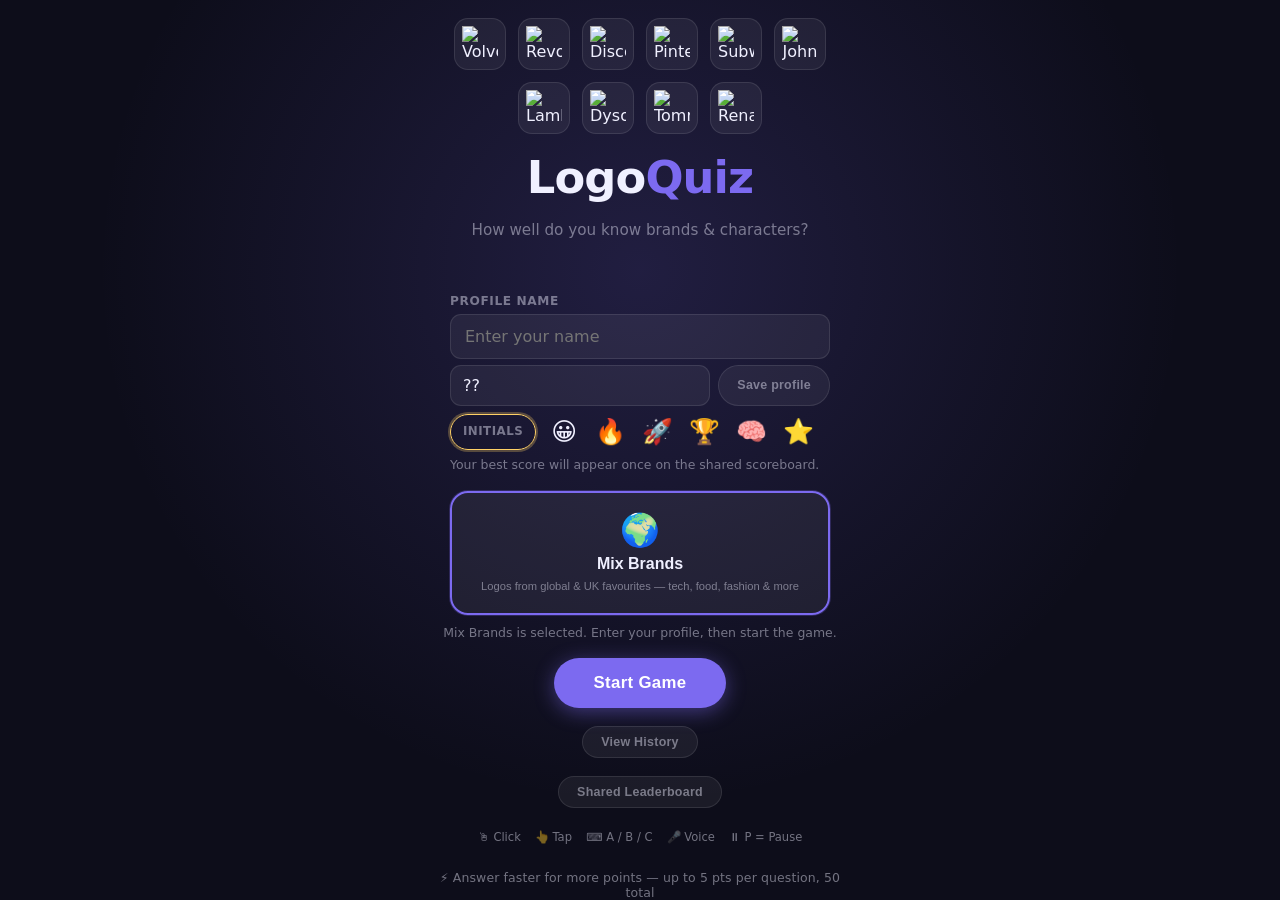
==== index.html @ e4641931 "fix: sync avatar preview with profile name Co-authored-by: Cursor <cursoragent@cursor.com>" ====
<!DOCTYPE html>
<html lang="en">
<head>
  <meta charset="UTF-8" />
  <meta name="viewport" content="width=device-width, initial-scale=1.0, viewport-fit=cover" />
  <meta name="theme-color" content="#0d0d1a" />
  <meta name="description" content="Logo Quiz — Brands &amp; Characters" />
  <title>Logo Quiz</title>
  <link rel="icon" type="image/svg+xml" href="favicon.svg" />
  <link rel="stylesheet" href="style.css" />
</head>
<body>
<div id="app">

  <!-- ────────────────────────── START SCREEN ─────────────────────────── -->
  <div id="screen-start" class="screen active">
    <div class="start-inner">

      <div id="logo-parade" class="logo-parade"></div>

      <h1 class="game-title">Logo<span class="accent">Quiz</span></h1>
      <p class="subtitle">How well do you know brands &amp; characters?</p>

      <div id="best-score" class="best-score"></div>

      <div class="player-entry">
        <label for="player-name">Profile name</label>
        <input id="player-name" name="player-name" type="text" maxlength="10" autocomplete="nickname" placeholder="Enter your name" />
        <div class="avatar-entry">
          <input id="avatar-type" type="hidden" value="initials" />
          <input id="profile-avatar" name="profile-avatar" type="text" maxlength="8" aria-label="Profile avatar preview" placeholder="AO" readonly />
          <button class="btn btn-ghost btn-sm" id="btn-save-profile" type="button">Save profile</button>
        </div>
        <div class="avatar-presets" id="avatar-presets" aria-label="Choose an avatar">
          <button type="button" class="avatar-choice is-active" data-avatar-type="initials" data-avatar-value="">Initials</button>
          <button type="button" class="avatar-choice" data-avatar-type="emoji" data-avatar-value="😀">😀</button>
          <button type="button" class="avatar-choice" data-avatar-type="emoji" data-avatar-value="🔥">🔥</button>
          <button type="button" class="avatar-choice" data-avatar-type="emoji" data-avatar-value="🚀">🚀</button>
          <button type="button" class="avatar-choice" data-avatar-type="emoji" data-avatar-value="🏆">🏆</button>
          <button type="button" class="avatar-choice" data-avatar-type="emoji" data-avatar-value="🧠">🧠</button>
          <button type="button" class="avatar-choice" data-avatar-type="emoji" data-avatar-value="⭐">⭐</button>
        </div>
        <p id="name-help" class="name-help">Your best score will appear once on the shared scoreboard.</p>
      </div>

      <!-- Pack selector -->
      <div class="pack-selector">
        <button class="pack-card is-selected" id="btn-brands" type="button" aria-pressed="true">
          <span class="pack-icon">🌍</span>
          <span class="pack-name">Mix Brands</span>
          <span class="pack-desc">Logos from global &amp; UK favourites — tech, food, fashion &amp; more</span>
        </button>
      </div>
      <p class="selected-pack" id="selected-pack">Mix Brands is selected. Enter your profile, then start the game.</p>
      <button class="btn btn-primary btn-xl" id="btn-start-game" type="button">Start Game</button>

      <button class="btn btn-ghost btn-sm" id="btn-history">View History</button>
      <button class="btn btn-ghost btn-sm" id="btn-leaderboard">Shared Leaderboard</button>

      <div class="input-hints">
        <span>🖱 Click</span>
        <span>👆 Tap</span>
        <span>⌨️ A / B / C</span>
        <span>🎤 Voice</span>
        <span>⏸ P = Pause</span>
      </div>

      <p class="scoring-hint">⚡ Answer faster for more points — up to 5 pts per question, 50 total</p>

    </div>
  </div>

  <!-- ────────────────────────── LOADING SCREEN ───────────────────────── -->
  <div id="screen-loading" class="screen">
    <div class="loading-inner">
      <div class="loading-spinner"></div>
      <p id="loading-msg" class="loading-msg">Loading…</p>
      <div class="loading-bar">
        <div id="loading-bar-fill" class="loading-bar-fill"></div>
      </div>
    </div>
  </div>

  <!-- ────────────────────────── GAME SCREEN ──────────────────────────── -->
  <div id="screen-game" class="screen">

    <!-- HUD -->
    <div class="hud">
      <span class="q-counter" id="q-counter">Q 1 / 10</span>

      <div class="hud-score">
        <div class="score-value" id="score-display">0</div>
        <div class="score-label">pts</div>
      </div>

      <!-- Mic meter + pause + volume (right side) -->
      <div class="hud-right">
        <!-- Animated mic meter — visible when listening -->
        <div id="mic-meter" class="mic-meter" aria-hidden="true">
          <span>🎤</span>
          <div class="meter-bars">
            <div class="bar"></div>
            <div class="bar"></div>
            <div class="bar"></div>
            <div class="bar"></div>
          </div>
        </div>
        <span id="voice-indicator" class="hidden" aria-live="polite"></span>

        <!-- Pause button -->
        <button id="btn-pause" class="pause-btn" title="Pause (P)" aria-label="Pause game">⏸</button>

        <!-- Volume control -->
        <div class="vol-wrap">
          <button id="btn-mute" class="vol-btn" title="Mute sound (M)" aria-pressed="false" aria-label="Mute sound">🔊</button>
          <button id="btn-volume" class="vol-btn" title="Volume" aria-label="Volume settings">🎚</button>
          <div id="volume-panel" class="volume-panel hidden">
            <span class="vol-label">Volume</span>
            <input type="range" id="volume-slider" min="0" max="1" step="0.05" value="0.7" aria-label="Volume level" />
          </div>
        </div>
      </div>
    </div>

    <!-- Shuffle stage -->
    <div id="shuffle-stage" class="shuffle-stage">
      <div class="shuffle-slot">
        <img id="shuffle-img" src="" alt="" class="hidden" />
        <span id="shuffle-text-name" class="hidden"></span>
      </div>
      <p id="shuffle-label">Get ready…</p>
    </div>

    <!-- Active question -->
    <div id="question-stage" class="question-stage hidden">
      <div class="mode-badge" id="mode-badge"></div>
      <div class="prompt" id="prompt"></div>
      <div id="question-feedback" class="question-feedback" aria-live="polite"></div>
      <div class="timer-wrap">
        <svg class="timer-ring" viewBox="0 0 100 100">
          <circle class="timer-track" cx="50" cy="50" r="45" />
          <circle class="timer-arc"   cx="50" cy="50" r="45" id="timer-arc" />
        </svg>
        <div class="timer-number" id="timer-number">5</div>
      </div>
      <div class="options" id="options"></div>
      <p class="key-hint">
        Press <kbd>A</kbd> <kbd>B</kbd> <kbd>C</kbd> &nbsp;or&nbsp; <kbd>1</kbd> <kbd>2</kbd> <kbd>3</kbd>
        &nbsp;&nbsp;<kbd>P</kbd> = Pause &nbsp;&nbsp;<kbd>M</kbd> = Mute
      </p>
    </div>

    <!-- Pause overlay -->
    <div id="pause-overlay" class="pause-overlay hidden">
      <div class="pause-content">
        <div class="pause-icon">⏸</div>
        <p class="pause-title">PAUSED</p>
        <button class="btn btn-primary" id="btn-resume">▶ Resume</button>
        <p class="pause-hint">Press <kbd>P</kbd> to resume</p>
      </div>
    </div>

  </div>

  <!-- ────────────────────────── RESULTS SCREEN ───────────────────────── -->
  <div id="screen-results" class="screen">
    <div class="results-inner">
      <div class="rank-badge" id="rank-badge"></div>
      <div class="final-score" id="final-score"></div>
      <p class="final-label">out of 50 points</p>
      <p class="result-message" id="result-message"></p>
      <p class="leaderboard-submit-status" id="leaderboard-submit-status" aria-live="polite"></p>
      <div class="result-stats" id="result-stats"></div>
      <div class="breakdown" id="breakdown"></div>
      <div class="results-actions">
        <button class="btn btn-primary" id="btn-play-again">▶ Play Again</button>
        <button class="btn btn-ghost btn-sm" id="btn-switch-pack">Change Pack</button>
        <button class="btn btn-ghost btn-sm" id="btn-home">🏠 Home</button>
        <button class="btn btn-ghost btn-sm" id="btn-results-history">History</button>
        <button class="btn btn-ghost btn-sm" id="btn-share-result">Share Result</button>
      </div>
      <p class="share-status" id="share-status" aria-live="polite"></p>
    </div>
  </div>

  <!-- ────────────────────────── HISTORY SCREEN ───────────────────────── -->
  <div id="screen-history" class="screen">
    <div class="history-inner">
      <div class="history-header">
        <h2>Past Rounds</h2>
        <button class="btn btn-ghost btn-sm" id="btn-history-back">← Back</button>
      </div>
      <div id="history-list"></div>
    </div>
  </div>

  <!-- ───────────────────────── LEADERBOARD SCREEN ─────────────────────── -->
  <div id="screen-leaderboard" class="screen">
    <div class="leaderboard-inner">
      <div class="history-header">
        <h2>Shared Leaderboard</h2>
        <button class="btn btn-ghost btn-sm" id="btn-leaderboard-back">← Back</button>
      </div>
      <p class="leaderboard-note">One best score per player name. Your lower later scores will not replace your best.</p>
      <div id="leaderboard-list" class="leaderboard-list"></div>
    </div>
  </div>

</div>
<!-- Single ES-module entry point — no globals, no load-order dependencies -->
<script type="module" src="src/main.js?v=20260521-profile-fix"></script>
</body>
</html>
---- style.css ----
/* ── Reset ──────────────────────────────────────────────────────────────── */
*, *::before, *::after { box-sizing: border-box; margin: 0; padding: 0; }
html, body { height: 100%; overflow: hidden; }

/* ── Variables ──────────────────────────────────────────────────────────── */
:root {
  --bg:          #0d0d1a;
  --surface:     #131326;
  --card:        rgba(255,255,255,0.06);
  --card-border: rgba(255,255,255,0.10);
  --primary:     #7c6af0;
  --primary-dim: rgba(124,106,240,0.18);
  --success:     #43e97b;
  --success-dim: rgba(67,233,123,0.18);
  --danger:      #f5365c;
  --danger-dim:  rgba(245,54,92,0.18);
  --warning:     #ffd166;
  --text:        #f0f0ff;
  --text-muted:  rgba(240,240,255,0.45);
  --radius:      18px;
  --radius-sm:   11px;
  --ease:        cubic-bezier(0.4, 0, 0.2, 1);
}

/* ── Base ───────────────────────────────────────────────────────────────── */
body {
  font-family: 'Segoe UI', system-ui, -apple-system, sans-serif;
  background: var(--bg);
  color: var(--text);
  -webkit-font-smoothing: antialiased;
}

#app {
  width: 100vw;
  height: 100dvh;
  position: relative;
  overflow: hidden;
}

/* ── Screens ────────────────────────────────────────────────────────────── */
.screen {
  position: absolute;
  inset: 0;
  display: flex;
  flex-direction: column;
  align-items: center;
  justify-content: center;
  opacity: 0;
  transform: translateY(16px);
  pointer-events: none;
  transition: opacity 0.22s var(--ease), transform 0.22s var(--ease);
  overflow-y: auto;
  padding: 20px 16px;
}
.screen.active {
  opacity: 1;
  transform: none;
  pointer-events: all;
}
.screen.leaving {
  opacity: 0;
  transform: translateY(-12px);
}

/* ── Buttons ────────────────────────────────────────────────────────────── */
.btn {
  display: inline-flex;
  align-items: center;
  justify-content: center;
  gap: 8px;
  padding: 12px 28px;
  border-radius: 50px;
  border: none;
  cursor: pointer;
  font-size: 0.9rem;
  font-weight: 600;
  letter-spacing: 0.02em;
  transition: transform 0.15s var(--ease), box-shadow 0.15s var(--ease), opacity 0.15s;
  -webkit-tap-highlight-color: transparent;
}
.btn:active { transform: scale(0.96); }

.btn:focus-visible,
.option-card:focus-visible,
.pause-btn:focus-visible,
.vol-btn:focus-visible,
.pack-card:focus-visible,
.player-entry input:focus-visible {
  outline: 2px solid var(--warning);
  outline-offset: 2px;
}

.btn-primary {
  background: var(--primary);
  color: #fff;
  box-shadow: 0 4px 20px rgba(124,106,240,0.45);
}
.btn-primary:hover { box-shadow: 0 6px 28px rgba(124,106,240,0.6); }

.btn-ghost {
  background: var(--card);
  color: var(--text-muted);
  border: 1px solid var(--card-border);
}
.btn-ghost:hover { color: var(--text); background: rgba(255,255,255,0.10); }

.btn-xl { font-size: 1.05rem; padding: 15px 40px; }
.btn-sm { font-size: 0.78rem; padding: 8px 18px; }

/* ──────────────────────────────────────────────────────────────────────── */
/*  START SCREEN                                                            */
/* ──────────────────────────────────────────────────────────────────────── */

#screen-start {
  justify-content: flex-start;
  padding-top: max(18px, env(safe-area-inset-top));
  padding-bottom: max(18px, env(safe-area-inset-bottom));
  background: radial-gradient(ellipse at 50% 30%, rgba(124,106,240,0.18) 0%, transparent 60%), var(--bg);
}

.start-inner {
  display: flex;
  flex-direction: column;
  align-items: center;
  gap: 18px;
  max-width: 420px;
  width: 100%;
  text-align: center;
}

/* Logo parade */
.logo-parade {
  display: flex;
  gap: 12px;
  flex-wrap: wrap;
  justify-content: center;
  margin-bottom: 4px;
}
.parade-item {
  width: 52px;
  height: 52px;
  border-radius: 14px;
  background: var(--card);
  border: 1px solid var(--card-border);
  display: flex;
  align-items: center;
  justify-content: center;
  overflow: hidden;
  animation: float 3s ease-in-out infinite;
}
.parade-item:nth-child(odd)  { animation-delay: 0.4s; }
.parade-item:nth-child(3n)   { animation-delay: 0.8s; }
.parade-item:nth-child(4n)   { animation-delay: 1.2s; }
.parade-item img { width: 36px; height: 36px; object-fit: contain; }

@keyframes float {
  0%, 100% { transform: translateY(0); }
  50%       { transform: translateY(-6px); }
}

.game-title {
  font-size: 2.8rem;
  font-weight: 800;
  letter-spacing: -0.02em;
  line-height: 1;
}
.game-title .accent { color: var(--primary); }

.subtitle {
  font-size: 0.95rem;
  color: var(--text-muted);
  line-height: 1.5;
}

.best-score {
  font-size: 0.85rem;
  color: var(--text-muted);
  min-height: 1.2em;
}
.best-score strong { color: var(--warning); }

.start-actions {
  display: flex;
  flex-direction: column;
  gap: 10px;
  width: 100%;
  max-width: 280px;
}

.input-hints {
  font-size: 0.72rem;
  color: var(--text-muted);
  display: flex;
  gap: 14px;
  flex-wrap: wrap;
  justify-content: center;
  margin-top: 4px;
}
.input-hints span { display: flex; align-items: center; gap: 4px; }

/* ──────────────────────────────────────────────────────────────────────── */
/*  GAME SCREEN                                                             */
/* ──────────────────────────────────────────────────────────────────────── */

#screen-game {
  justify-content: flex-start;
  padding: 0;
  overflow: hidden;
}

/* HUD */
.hud {
  width: 100%;
  display: flex;
  align-items: center;
  justify-content: space-between;
  padding: 14px 20px 10px;
  background: rgba(13,13,26,0.9);
  backdrop-filter: blur(10px);
  border-bottom: 1px solid var(--card-border);
  position: relative;
  flex-shrink: 0;
}

.q-counter {
  font-size: 0.8rem;
  font-weight: 700;
  color: var(--text-muted);
  letter-spacing: 0.05em;
}

.hud-score {
  display: flex;
  flex-direction: column;
  align-items: center;
  position: relative;
}

.score-value {
  font-size: 1.5rem;
  font-weight: 800;
  color: var(--text);
  line-height: 1;
}

.score-label {
  font-size: 0.65rem;
  color: var(--text-muted);
  letter-spacing: 0.08em;
  font-weight: 600;
  text-transform: uppercase;
}

.score-pop {
  position: absolute;
  top: -8px;
  left: 50%;
  transform: translateX(-50%);
  font-size: 1.1rem;
  font-weight: 800;
  color: var(--success);
  pointer-events: none;
  animation: scorePop 0.85s var(--ease) forwards;
}

.question-feedback {
  min-height: 1.6em;
  font-size: 0.82rem;
  font-weight: 600;
  color: var(--text-muted);
  text-align: center;
  padding: 0 12px;
}

.question-feedback.is-correct { color: var(--success); }
.question-feedback.is-wrong   { color: var(--danger); }
.question-feedback.is-timeout { color: var(--warning); }

@keyframes scorePop {
  0%   { opacity: 1; transform: translateX(-50%) translateY(0) scale(1); }
  60%  { opacity: 1; transform: translateX(-50%) translateY(-22px) scale(1.2); }
  100% { opacity: 0; transform: translateX(-50%) translateY(-36px) scale(0.9); }
}

/* Mic meter */
.hud-right {
  display: flex;
  align-items: center;
  gap: 8px;
}

.mic-meter {
  display: flex;
  align-items: center;
  gap: 5px;
  font-size: 0.85rem;
  opacity: 0;
  pointer-events: none;
  transition: opacity 0.2s;
}
.mic-meter.active {
  opacity: 1;
  pointer-events: all;
}

.speech-unsupported .mic-meter {
  display: none;
}

.meter-bars {
  display: flex;
  align-items: flex-end;
  gap: 2px;
  height: 16px;
}

.bar {
  width: 3px;
  background: var(--success);
  border-radius: 2px;
  height: 4px;
  transform-origin: bottom;
}
.mic-meter.active .bar { animation: barBounce 0.7s ease-in-out infinite; }
.mic-meter.active .bar:nth-child(1) { animation-duration: 0.65s; animation-delay: 0.00s; }
.mic-meter.active .bar:nth-child(2) { animation-duration: 0.80s; animation-delay: 0.10s; }
.mic-meter.active .bar:nth-child(3) { animation-duration: 0.55s; animation-delay: 0.20s; }
.mic-meter.active .bar:nth-child(4) { animation-duration: 0.90s; animation-delay: 0.05s; }

@keyframes barBounce {
  0%, 100% { height: 3px;  opacity: 0.45; }
  50%       { height: 14px; opacity: 1;   }
}

/* Volume control */
.vol-wrap {
  position: relative;
}

.vol-btn {
  background: none;
  border: none;
  cursor: pointer;
  font-size: 1rem;
  padding: 4px 6px;
  border-radius: 8px;
  transition: background 0.15s;
  -webkit-tap-highlight-color: transparent;
}
.vol-btn:hover { background: rgba(255,255,255,0.08); }

.volume-panel {
  position: absolute;
  top: calc(100% + 8px);
  right: 0;
  background: var(--surface);
  border: 1px solid var(--card-border);
  border-radius: var(--radius-sm);
  padding: 12px 14px;
  display: flex;
  flex-direction: column;
  gap: 8px;
  min-width: 150px;
  box-shadow: 0 8px 24px rgba(0,0,0,0.4);
  z-index: 100;
}

.vol-label {
  font-size: 0.72rem;
  color: var(--text-muted);
  font-weight: 600;
  text-transform: uppercase;
  letter-spacing: 0.06em;
}

#volume-slider {
  width: 100%;
  accent-color: var(--primary);
  cursor: pointer;
}

.voice-indicator { display: none; }

@keyframes pulse {
  0%, 100% { opacity: 1; transform: scale(1); }
  50%       { opacity: 0.5; transform: scale(0.85); }
}

/* Shuffle stage */
.shuffle-stage {
  flex: 1;
  display: flex;
  flex-direction: column;
  align-items: center;
  justify-content: center;
  gap: 18px;
  padding: 20px;
}

.shuffle-slot {
  width: min(200px, 52vw);
  height: min(200px, 52vw);
  border-radius: 28px;
  background: var(--card);
  border: 2px solid var(--card-border);
  display: flex;
  align-items: center;
  justify-content: center;
  overflow: hidden;
  transition: transform 0.2s var(--ease), box-shadow 0.3s;
}

#shuffle-img {
  width: 70%;
  height: 70%;
  object-fit: contain;
  transition: filter 0.1s, transform 0.3s var(--ease);
}

#shuffle-text-name {
  font-size: 1.8rem;
  font-weight: 800;
  letter-spacing: -0.02em;
  transition: opacity 0.08s, color 0.15s, font-size 0.1s;
  text-align: center;
  padding: 0 16px;
}

#shuffle-label {
  font-size: 0.82rem;
  color: var(--text-muted);
  letter-spacing: 0.04em;
}

/* Question stage */
.question-stage {
  flex: 1;
  display: flex;
  flex-direction: column;
  align-items: center;
  justify-content: flex-start;
  padding: 14px 16px 16px;
  gap: 12px;
  overflow: hidden;
  width: 100%;
  max-width: 560px;
  margin: 0 auto;
}

.mode-badge {
  font-size: 0.75rem;
  font-weight: 700;
  color: var(--text-muted);
  letter-spacing: 0.05em;
  text-transform: uppercase;
}

/* Prompt */
.prompt {
  display: flex;
  align-items: center;
  justify-content: center;
  min-height: 120px;
}

.prompt-logo {
  width: min(130px, 34vw);
  height: min(130px, 34vw);
  object-fit: contain;
  border-radius: 20px;
  background: var(--card);
  border: 1px solid var(--card-border);
  padding: 16px;
  animation: popIn 0.3s var(--ease);
}

.prompt-name {
  font-size: clamp(2rem, 7vw, 3rem);
  font-weight: 800;
  letter-spacing: -0.02em;
  text-align: center;
  color: var(--warning);
  animation: popIn 0.3s var(--ease);
}

@keyframes popIn {
  from { transform: scale(0.88); opacity: 0; }
  to   { transform: scale(1);    opacity: 1; }
}

/* Timer ring */
.timer-wrap {
  position: relative;
  width: 72px;
  height: 72px;
  flex-shrink: 0;
}

.timer-ring {
  width: 100%;
  height: 100%;
  transform: rotate(-90deg);
}

.timer-track {
  fill: none;
  stroke: rgba(255,255,255,0.08);
  stroke-width: 6;
}

.timer-arc {
  fill: none;
  stroke: var(--success);
  stroke-width: 6;
  stroke-linecap: round;
  stroke-dasharray: 282.74;
  stroke-dashoffset: 0;
  transition: stroke 0.4s;
}

.timer-number {
  position: absolute;
  inset: 0;
  display: flex;
  align-items: center;
  justify-content: center;
  font-size: 1.3rem;
  font-weight: 800;
  transition: color 0.4s;
}

/* Options — text mode */
.options {
  width: 100%;
  display: flex;
  flex-direction: column;
  gap: 9px;
}

.options-logo {
  flex-direction: row;
  justify-content: center;
  flex-wrap: wrap;
  gap: 10px;
}

.option-card {
  background: var(--card);
  border: 1.5px solid var(--card-border);
  border-radius: var(--radius-sm);
  cursor: pointer;
  transition: transform 0.15s var(--ease), box-shadow 0.15s, background 0.15s, border-color 0.15s;
  -webkit-tap-highlight-color: transparent;
  display: flex;
  align-items: center;
  gap: 12px;
  padding: 13px 16px;
  color: var(--text);
  text-align: left;
  width: 100%;
  font-size: 0.95rem;
  font-weight: 500;
}

.options-logo .option-card {
  flex-direction: column;
  width: calc(33.333% - 7px);
  min-width: 100px;
  padding: 8px 8px 10px;
  align-items: center;
  text-align: center;
  gap: 7px;
}

.option-card:hover:not(:disabled) {
  background: var(--card-hover, rgba(255,255,255,0.10));
  border-color: var(--primary);
  transform: translateY(-1px);
  box-shadow: 0 4px 16px rgba(124,106,240,0.2);
}

.option-card:active:not(:disabled) { transform: scale(0.97); }

.opt-key {
  width: 26px;
  height: 26px;
  border-radius: 8px;
  background: rgba(255,255,255,0.08);
  font-size: 0.75rem;
  font-weight: 700;
  display: flex;
  align-items: center;
  justify-content: center;
  color: var(--text-muted);
  flex-shrink: 0;
}

.opt-text {
  font-size: 0.92rem;
  font-weight: 500;
  flex: 1;
}

.opt-logo-wrap {
  width: 56px;
  height: 56px;
  border-radius: 12px;
  background: rgba(255,255,255,0.05);
  display: flex;
  align-items: center;
  justify-content: center;
  overflow: hidden;
}

.opt-logo {
  width: 40px;
  height: 40px;
  object-fit: contain;
}

/* Image-option mode: wrap fills card width, key sits below */
.options-logo .opt-logo-wrap {
  width: 100%;
  aspect-ratio: 1 / 1;
  height: auto;
  border-radius: 10px;
}

.options-logo .opt-logo {
  width: 78%;
  height: 78%;
  object-fit: contain;
}

.opt-name-hint {
  font-size: 0.7rem;
  color: var(--text-muted);
  font-weight: 500;
}

/* Answer state styles */
.option-card.correct {
  background: var(--success-dim);
  border-color: var(--success);
  box-shadow: 0 0 18px rgba(67,233,123,0.35);
  animation: correctPop 0.35s var(--ease);
}

.option-card.wrong {
  background: var(--danger-dim);
  border-color: var(--danger);
  animation: wrongShake 0.4s var(--ease);
}

.option-card.dim {
  opacity: 0.35;
}

@keyframes correctPop {
  0%   { transform: scale(1); }
  40%  { transform: scale(1.04); }
  100% { transform: scale(1); }
}

@keyframes wrongShake {
  0%,100% { transform: translateX(0); }
  20%     { transform: translateX(-6px); }
  60%     { transform: translateX(6px); }
}

/* Keyboard hint */
.key-hint {
  font-size: 0.72rem;
  color: var(--text-muted);
  text-align: center;
}

.key-hint kbd {
  display: inline-flex;
  align-items: center;
  justify-content: center;
  width: 20px;
  height: 20px;
  border-radius: 5px;
  background: rgba(255,255,255,0.08);
  font-family: inherit;
  font-size: 0.7rem;
  font-weight: 700;
  color: var(--text);
}

/* ──────────────────────────────────────────────────────────────────────── */
/*  RESULTS SCREEN                                                          */
/* ──────────────────────────────────────────────────────────────────────── */

#screen-results { justify-content: flex-start; padding-top: 28px; overflow-y: auto; }

.results-inner {
  display: flex;
  flex-direction: column;
  align-items: center;
  gap: 16px;
  width: 100%;
  max-width: 520px;
  padding-bottom: 32px;
}

.rank-badge {
  font-size: 2.2rem;
  font-weight: 800;
  letter-spacing: -0.02em;
}

.final-score {
  font-size: 4rem;
  font-weight: 900;
  line-height: 1;
  animation: popIn 0.4s var(--ease);
}

.final-label {
  font-size: 0.82rem;
  color: var(--text-muted);
  margin-top: -10px;
}

.result-message {
  max-width: 420px;
  margin-top: -8px;
  color: var(--text);
  font-size: 0.9rem;
  line-height: 1.4;
  text-align: center;
}

.result-stats {
  display: flex;
  flex-wrap: wrap;
  justify-content: center;
  gap: 16px;
  font-size: 0.8rem;
  color: var(--text-muted);
}

/* Breakdown table */
.breakdown {
  width: 100%;
  background: var(--card);
  border: 1px solid var(--card-border);
  border-radius: var(--radius);
  overflow: hidden;
}

.br-row {
  display: grid;
  grid-template-columns: 28px 28px 1fr 22px 44px 32px;
  align-items: center;
  gap: 8px;
  padding: 9px 14px;
  border-bottom: 1px solid var(--card-border);
  font-size: 0.8rem;
}
.br-row:last-child { border-bottom: none; }
.br-row.br-correct { background: rgba(67,233,123,0.05); }
.br-row.br-wrong   { background: rgba(245,54,92,0.05);  }

.br-num   { color: var(--text-muted); font-size: 0.72rem; font-weight: 700; }
.br-logo  { width: 22px; height: 22px; object-fit: contain; border-radius: 4px; }
.br-detail { min-width: 0; }
.br-name  { font-weight: 500; overflow: hidden; text-overflow: ellipsis; white-space: nowrap; }
.br-answer { display: block; color: var(--text-muted); font-size: 0.68rem; overflow: hidden; text-overflow: ellipsis; white-space: nowrap; }
.br-mode  { font-size: 0.75rem; }
.br-time  { color: var(--text-muted); font-size: 0.75rem; text-align: right; }
.br-pts   { text-align: right; color: var(--success); font-size: 0.8rem; }
.br-row.br-wrong .br-pts { color: var(--text-muted); }

.results-actions {
  display: flex;
  gap: 10px;
  flex-wrap: wrap;
  justify-content: center;
}

/* ──────────────────────────────────────────────────────────────────────── */
/*  HISTORY SCREEN                                                          */
/* ──────────────────────────────────────────────────────────────────────── */

#screen-history { justify-content: flex-start; padding-top: 20px; overflow-y: auto; }
#screen-leaderboard { justify-content: flex-start; padding-top: 20px; overflow-y: auto; }

.history-inner,
.leaderboard-inner {
  display: flex;
  flex-direction: column;
  gap: 14px;
  width: 100%;
  max-width: 560px;
  padding-bottom: 32px;
}

.history-header {
  display: flex;
  align-items: center;
  justify-content: space-between;
  width: 100%;
}
.history-header h2 { font-size: 1.1rem; font-weight: 700; }

#history-list { display: flex; flex-direction: column; gap: 10px; width: 100%; }
.leaderboard-list { display: flex; flex-direction: column; gap: 10px; width: 100%; }

.leaderboard-note {
  color: var(--text-muted);
  font-size: 0.82rem;
  line-height: 1.5;
}

.leaderboard-row {
  display: grid;
  grid-template-columns: 44px 40px 1fr 72px;
  gap: 10px;
  align-items: center;
  padding: 13px 16px;
  background: var(--card);
  border: 1px solid var(--card-border);
  border-radius: var(--radius-sm);
}
.leaderboard-row.is-highlighted { border-color: var(--warning); box-shadow: 0 0 0 1px rgba(255,210,63,0.25); }

.leaderboard-rank { color: var(--warning); font-weight: 800; }
.leaderboard-avatar {
  display: inline-grid;
  place-items: center;
  width: 34px;
  height: 34px;
  border-radius: 999px;
  background: linear-gradient(135deg, var(--primary), var(--secondary));
  color: #fff;
  font-size: 0.9rem;
  font-weight: 800;
}
.leaderboard-player { min-width: 0; overflow: hidden; text-overflow: ellipsis; white-space: nowrap; font-weight: 700; }
.leaderboard-score { text-align: right; color: var(--success); font-weight: 800; }
.leaderboard-meta { grid-column: 3 / 5; color: var(--text-muted); font-size: 0.72rem; }

.history-card {
  background: var(--card);
  border: 1px solid var(--card-border);
  border-radius: var(--radius-sm);
  overflow: hidden;
}

.history-summary {
  display: flex;
  align-items: center;
  gap: 12px;
  padding: 13px 16px;
  cursor: pointer;
  list-style: none;
  user-select: none;
}
.history-summary::-webkit-details-marker { display: none; }
details[open] .history-summary { border-bottom: 1px solid var(--card-border); }

.hs-emoji { font-size: 1.4rem; flex-shrink: 0; }

.hs-info { flex: 1; min-width: 0; }
.hs-score { font-size: 0.9rem; font-weight: 700; }
.hs-score em { font-style: normal; color: var(--text-muted); font-weight: 500; font-size: 0.82rem; }
.hs-meta  { font-size: 0.72rem; color: var(--text-muted); margin-top: 2px; }
.hs-arrow { font-size: 1.1rem; color: var(--text-muted); transition: transform 0.2s; }
details[open] .hs-arrow { transform: rotate(90deg); }

.history-detail {
  padding: 6px 0;
}

.hd-row {
  display: grid;
  grid-template-columns: 24px 1fr 22px 52px 28px;
  align-items: center;
  gap: 8px;
  padding: 6px 16px;
  font-size: 0.78rem;
}
.hd-row.hd-ok   { color: var(--text); }
.hd-row.hd-fail { color: var(--text-muted); }
.hd-q    { font-weight: 700; color: var(--text-muted); }
.hd-name { overflow: hidden; text-overflow: ellipsis; white-space: nowrap; font-weight: 500; }
.hd-mode { font-size: 0.72rem; }
.hd-time { color: var(--text-muted); font-size: 0.72rem; text-align: right; }
.hd-pts  { text-align: right; font-weight: 700; color: var(--success); }
.hd-row.hd-fail .hd-pts { color: var(--danger); }

/* Empty history */
.empty-history {
  text-align: center;
  padding: 48px 16px;
  color: var(--text-muted);
}
.empty-icon { font-size: 3rem; margin-bottom: 12px; }
.empty-sub  { font-size: 0.82rem; margin-top: 6px; color: var(--text-muted); opacity: 0.6; }

.player-entry {
  width: 100%;
  max-width: 380px;
  display: flex;
  flex-direction: column;
  gap: 6px;
  text-align: left;
}

.player-entry label {
  font-size: 0.76rem;
  font-weight: 800;
  color: var(--text-muted);
  letter-spacing: 0.05em;
  text-transform: uppercase;
}

.player-entry input {
  width: 100%;
  padding: 12px 14px;
  border: 1px solid var(--card-border);
  border-radius: var(--radius-sm);
  background: var(--card);
  color: var(--text);
  font: inherit;
}

.avatar-entry {
  display: grid;
  grid-template-columns: 1fr auto;
  gap: 8px;
}

.avatar-entry input {
  padding: 10px 12px;
}

.avatar-entry input[readonly] {
  cursor: default;
}

.avatar-entry input.is-saved-feedback {
  border-color: var(--success);
  box-shadow: 0 0 0 2px rgba(67,233,123,0.22);
}

.avatar-presets {
  display: flex;
  flex-wrap: wrap;
  gap: 10px;
  margin-top: 2px;
  align-items: center;
}

.avatar-choice {
  min-width: 36px;
  min-height: 36px;
  padding: 2px;
  border-radius: 999px;
  border: 1px solid transparent;
  background: transparent;
  color: var(--text);
  cursor: pointer;
  font: inherit;
  font-size: 1.55rem;
  line-height: 1;
  transition: transform 0.15s var(--ease), box-shadow 0.15s, border-color 0.15s;
}

.avatar-choice:hover {
  transform: translateY(-1px) scale(1.08);
}

.avatar-choice:first-child {
  padding-inline: 12px;
  border-color: var(--card-border);
  color: var(--text-muted);
  font-size: 0.74rem;
  font-weight: 800;
  letter-spacing: 0.04em;
  text-transform: uppercase;
}

.avatar-choice.is-active {
  border-color: var(--warning);
  box-shadow: 0 0 0 2px rgba(255,209,102,0.28);
}

.name-help,
.leaderboard-submit-status,
.share-status {
  color: var(--text-muted);
  font-size: 0.78rem;
  line-height: 1.4;
}

/* ──────────────────────────────────────────────────────────────────────── */
/*  Pack selector                                                           */
/* ──────────────────────────────────────────────────────────────────────── */

.pack-selector {
  display: flex;
  gap: 12px;
  width: 100%;
  max-width: 380px;
}

.pack-card {
  flex: 1;
  display: flex;
  flex-direction: column;
  align-items: center;
  gap: 6px;
  padding: 18px 12px;
  background: var(--card);
  border: 2px solid var(--card-border);
  border-radius: var(--radius);
  cursor: pointer;
  transition: transform 0.15s var(--ease), border-color 0.15s, box-shadow 0.15s;
  color: var(--text);
  -webkit-tap-highlight-color: transparent;
}

.pack-card:hover {
  border-color: var(--primary);
  transform: translateY(-3px);
  box-shadow: 0 8px 24px rgba(124,106,240,0.25);
}

.pack-card.is-selected {
  border-color: var(--primary);
  box-shadow: 0 0 0 1px rgba(124,106,240,0.25);
}

.pack-card:active { transform: scale(0.97); }

.pack-card.pack-disney:hover {
  border-color: #06b6d4;
  box-shadow: 0 8px 24px rgba(6,182,212,0.25);
}

.pack-icon  { font-size: 2rem; }
.pack-name  { font-size: 1rem; font-weight: 700; }
.pack-desc  { font-size: 0.7rem; color: var(--text-muted); text-align: center; line-height: 1.4; }
.selected-pack {
  margin-top: -8px;
  color: var(--text-muted);
  font-size: 0.78rem;
  text-align: center;
}

/* ──────────────────────────────────────────────────────────────────────── */
/*  Loading screen                                                          */
/* ──────────────────────────────────────────────────────────────────────── */

#screen-loading { gap: 20px; }

.loading-inner {
  display: flex;
  flex-direction: column;
  align-items: center;
  gap: 16px;
  width: 240px;
}

.loading-spinner {
  width: 44px;
  height: 44px;
  border: 3px solid rgba(255,255,255,0.1);
  border-top-color: var(--primary);
  border-radius: 50%;
  animation: spin 0.8s linear infinite;
}
@keyframes spin { to { transform: rotate(360deg); } }

.loading-msg {
  font-size: 0.85rem;
  color: var(--text-muted);
  text-align: center;
}

.loading-bar {
  width: 100%;
  height: 4px;
  background: rgba(255,255,255,0.08);
  border-radius: 99px;
  overflow: hidden;
}

.loading-bar-fill {
  height: 100%;
  background: var(--primary);
  border-radius: 99px;
  transition: width 0.3s var(--ease);
  width: 0%;
}

/* ──────────────────────────────────────────────────────────────────────── */
/*  Disney-specific                                                         */
/* ──────────────────────────────────────────────────────────────────────── */

/* Characters can be portrait images — allow taller prompt area */
.prompt-logo.disney-char {
  width: min(140px, 34vw);
  height: min(175px, 44vw);
  object-fit: contain;
  padding: 4px;
}

/* Disney option cards — portrait aspect ratio */
.options-logo.disney .option-card {
  min-width: 108px;
}
.options-logo.disney .opt-logo-wrap {
  aspect-ratio: 3 / 4;
}
.options-logo.disney .opt-logo {
  width: 100%;
  height: 100%;
  object-fit: cover;
}

/* Film mode shows char name under the image */
.prompt-film-char {
  font-size: 0.85rem;
  font-weight: 700;
  color: var(--text-muted);
  margin-top: 6px;
  text-align: center;
}

/* ──────────────────────────────────────────────────────────────────────── */
/*  Results — switch pack button                                            */
/* ──────────────────────────────────────────────────────────────────────── */

.results-actions { flex-wrap: wrap; }

/* ──────────────────────────────────────────────────────────────────────── */
/*  Utility                                                                 */
/* ──────────────────────────────────────────────────────────────────────── */
.hidden { display: none !important; }

/* ── Pause overlay ──────────────────────────────────────────────────────── */
.pause-overlay {
  position: absolute;
  inset: 0;
  background: rgba(13, 13, 26, 0.88);
  backdrop-filter: blur(6px);
  -webkit-backdrop-filter: blur(6px);
  display: flex;
  align-items: center;
  justify-content: center;
  z-index: 200;
}

.pause-content {
  text-align: center;
  display: flex;
  flex-direction: column;
  align-items: center;
  gap: 16px;
}

.pause-icon {
  font-size: 3.5rem;
  line-height: 1;
}

.pause-title {
  font-size: 1.8rem;
  font-weight: 800;
  letter-spacing: 0.25em;
  color: var(--warning);
}

.pause-hint {
  font-size: 0.8rem;
  color: var(--text-muted);
}

/* ── Pause HUD button ────────────────────────────────────────────────────── */
.pause-btn {
  background: none;
  border: none;
  font-size: 1.1rem;
  cursor: pointer;
  opacity: 0.55;
  padding: 4px 6px;
  border-radius: 8px;
  transition: opacity 0.15s, background 0.15s;
  color: var(--text);
  line-height: 1;
}

.pause-btn:hover {
  opacity: 1;
  background: rgba(255,255,255,0.08);
}

/* ── Scoring hint (start screen) ─────────────────────────────────────────── */
.scoring-hint {
  font-size: 0.78rem;
  color: var(--text-muted);
  text-align: center;
  margin-top: 8px;
  letter-spacing: 0.01em;
}

/* ──────────────────────────────────────────────────────────────────────── */
/*  Responsive tweaks                                                       */
/* ──────────────────────────────────────────────────────────────────────── */
@media (max-width: 380px) {
  .game-title { font-size: 2.2rem; }
  .options-logo .option-card { width: calc(33.333% - 6px); min-width: 86px; }
  .br-row { grid-template-columns: 24px 24px 1fr 20px 38px 28px; gap: 5px; padding: 8px 10px; }
  .question-feedback { font-size: 0.76rem; }
}

@media (max-height: 760px) {
  .screen { padding-top: 12px; padding-bottom: 12px; }
  .start-inner { gap: 10px; }
  .logo-parade { gap: 8px; margin-bottom: 0; }
  .parade-item { width: 42px; height: 42px; border-radius: 12px; }
  .parade-item img { width: 30px; height: 30px; }
  .parade-item:nth-child(n + 7) { display: none; }
  .game-title { font-size: 2.35rem; }
  .subtitle { font-size: 0.86rem; }
  .pack-card { padding: 14px 10px; }
  .input-hints,
  .scoring-hint { font-size: 0.72rem; }
}

@media (max-height: 720px) {
  .hud { padding: 10px 14px 8px; }
  .question-stage { gap: 7px; padding: 10px 12px 12px; }
  .prompt { min-height: 82px; }
  .prompt-logo { width: min(92px, 28vw); height: min(92px, 28vw); }
  .timer-wrap { width: 54px; height: 54px; }
  .question-feedback { min-height: 1.2em; font-size: 0.76rem; }
  .options { gap: 6px; }
  .option-card { padding: 9px 12px; font-size: 0.86rem; }
  .options-logo .option-card { min-width: 82px; padding: 6px; gap: 5px; }
  .key-hint { display: none; }
}

@media (min-height: 800px) {
  .shuffle-slot { width: 220px; height: 220px; }
  .prompt-logo  { width: 150px; height: 150px; }
  .timer-wrap   { width: 80px; height: 80px; }
}

@media (prefers-reduced-motion: reduce) {
  html { scroll-behavior: auto; }
  *, *::before, *::after {
    animation-duration: 0.01ms !important;
    animation-iteration-count: 1 !important;
    transition-duration: 0.01ms !important;
    scroll-behavior: auto !important;
  }
  .parade-item,
  .mic-meter.active .bar,
  .loading-spinner {
    animation: none !important;
  }
}
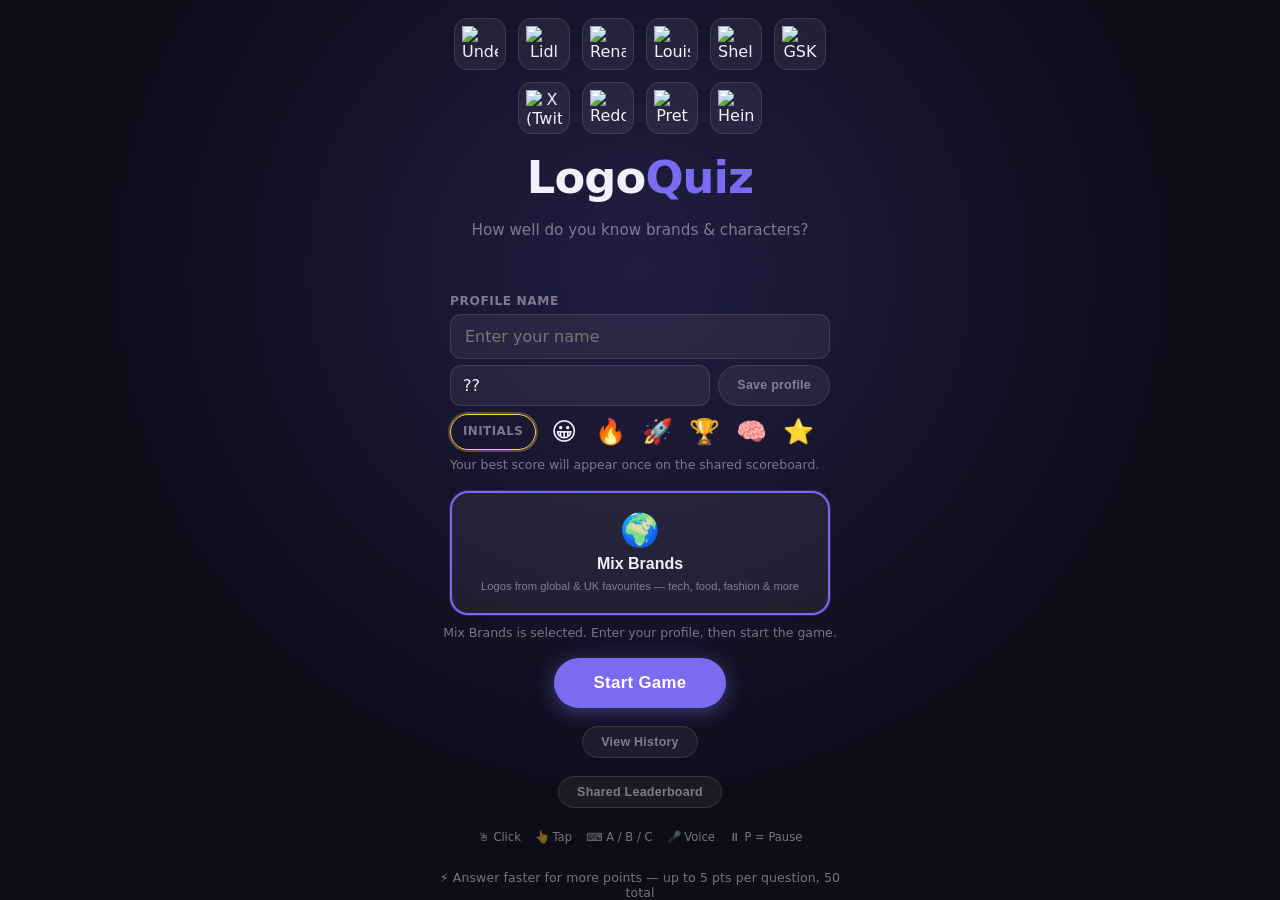
==== commit 60ccda6d: "fix: refresh profile script cache Co-authored-by: Cursor <cursoragent@cursor.com>" ====
--- a/index.html
+++ b/index.html
@@ -208,6 +208,6 @@
 
 </div>
 <!-- Single ES-module entry point — no globals, no load-order dependencies -->
-<script type="module" src="src/main.js?v=20260521-profile-fix"></script>
+<script type="module" src="src/main.js?v=20260521-profile-cache-fix"></script>
 </body>
 </html>
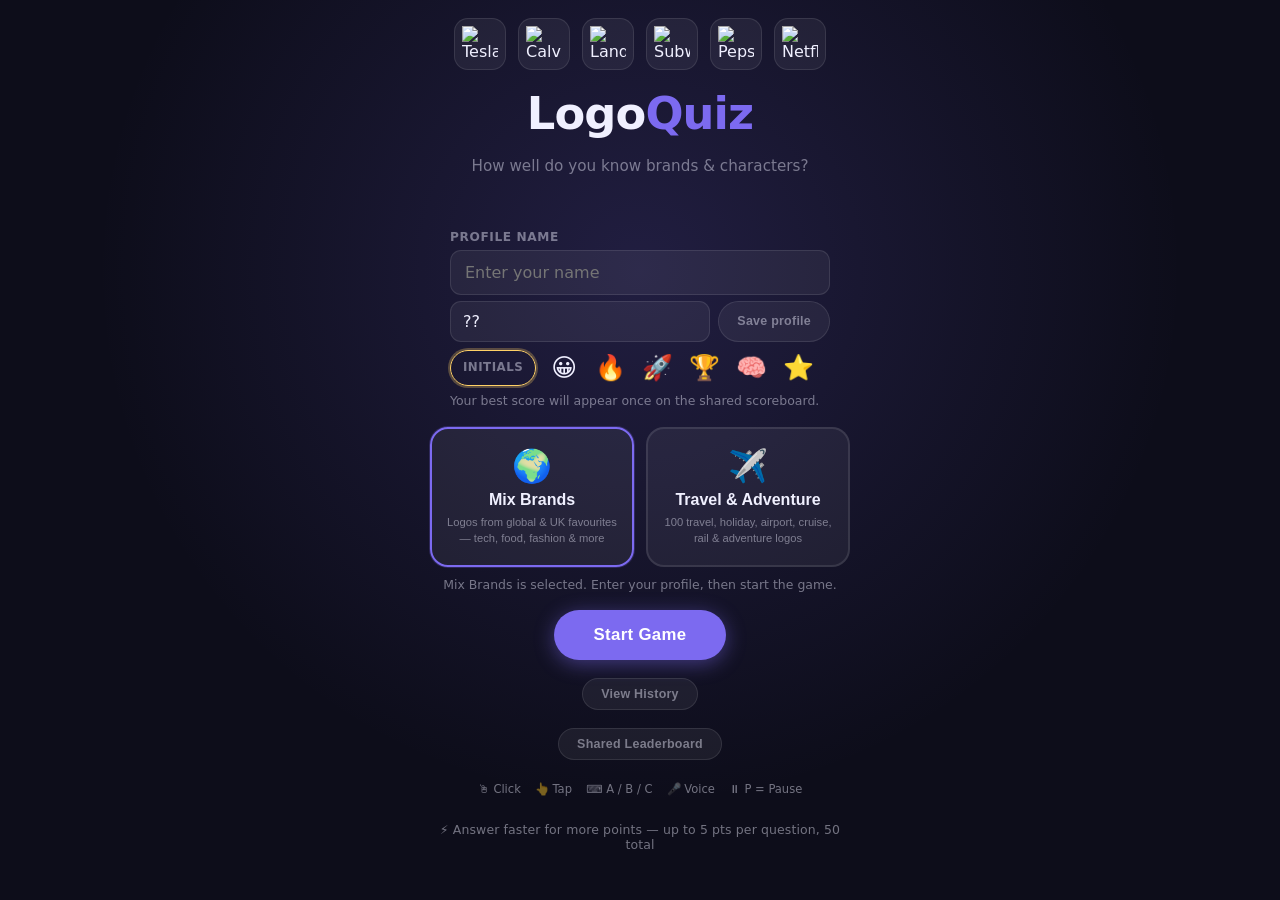
==== commit 9ad0d222: "feat: add travel pack with logo credit savings Co-authored-by: Cursor <cursoragent@cursor.com>" ====
--- a/index.html
+++ b/index.html
@@ -49,6 +49,11 @@
           <span class="pack-icon">🌍</span>
           <span class="pack-name">Mix Brands</span>
           <span class="pack-desc">Logos from global &amp; UK favourites — tech, food, fashion &amp; more</span>
+        </button>
+        <button class="pack-card" id="btn-travel" type="button" aria-pressed="false">
+          <span class="pack-icon">✈️</span>
+          <span class="pack-name">Travel &amp; Adventure</span>
+          <span class="pack-desc">100 travel, holiday, airport, cruise, rail &amp; adventure logos</span>
         </button>
       </div>
       <p class="selected-pack" id="selected-pack">Mix Brands is selected. Enter your profile, then start the game.</p>
@@ -208,6 +213,6 @@
 
 </div>
 <!-- Single ES-module entry point — no globals, no load-order dependencies -->
-<script type="module" src="src/main.js?v=20260521-profile-cache-fix"></script>
+<script type="module" src="src/main.js?v=20260521-travel-cache-fix"></script>
 </body>
 </html>
--- a/style.css
+++ b/style.css
@@ -1002,10 +1002,11 @@
 /* ──────────────────────────────────────────────────────────────────────── */
 
 .pack-selector {
-  display: flex;
+  display: grid;
+  grid-template-columns: repeat(2, minmax(0, 1fr));
   gap: 12px;
   width: 100%;
-  max-width: 380px;
+  max-width: 520px;
 }
 
 .pack-card {
@@ -1214,6 +1215,7 @@
 /* ──────────────────────────────────────────────────────────────────────── */
 @media (max-width: 380px) {
   .game-title { font-size: 2.2rem; }
+  .pack-selector { grid-template-columns: 1fr; }
   .options-logo .option-card { width: calc(33.333% - 6px); min-width: 86px; }
   .br-row { grid-template-columns: 24px 24px 1fr 20px 38px 28px; gap: 5px; padding: 8px 10px; }
   .question-feedback { font-size: 0.76rem; }
@@ -1266,3 +1268,172 @@
     animation: none !important;
   }
 }
+
+/* ──────────────────────────────────────────────────────────────────────── */
+/*  Admin page                                                              */
+/* ──────────────────────────────────────────────────────────────────────── */
+.admin-body {
+  min-height: 100dvh;
+  overflow: auto;
+}
+
+.admin-shell {
+  width: min(1120px, calc(100% - 32px));
+  margin: 0 auto;
+  padding: 32px 0;
+}
+
+.admin-card {
+  background: var(--card);
+  border: 1px solid var(--card-border);
+  border-radius: var(--radius);
+  padding: 20px;
+  box-shadow: 0 16px 48px rgba(0,0,0,0.2);
+}
+
+.admin-login {
+  max-width: 560px;
+  margin: 15vh auto 0;
+}
+
+.admin-kicker {
+  color: var(--warning);
+  font-size: 0.72rem;
+  font-weight: 800;
+  letter-spacing: 0.1em;
+  text-transform: uppercase;
+}
+
+.admin-card h1,
+.admin-card h2,
+.admin-header h1 {
+  margin-top: 6px;
+}
+
+.admin-muted {
+  color: var(--text-muted);
+  font-size: 0.88rem;
+  line-height: 1.5;
+  margin-top: 8px;
+}
+
+.admin-login label {
+  display: block;
+  margin-top: 18px;
+  color: var(--text-muted);
+  font-size: 0.76rem;
+  font-weight: 800;
+  letter-spacing: 0.06em;
+  text-transform: uppercase;
+}
+
+.admin-login-row {
+  display: flex;
+  gap: 10px;
+  margin-top: 8px;
+}
+
+.admin-login-row input {
+  flex: 1;
+  min-width: 0;
+  padding: 12px 14px;
+  border: 1px solid var(--card-border);
+  border-radius: var(--radius-sm);
+  background: var(--card);
+  color: var(--text);
+  font: inherit;
+}
+
+.admin-error {
+  min-height: 1.4em;
+  margin-top: 10px;
+  color: var(--danger);
+  font-size: 0.84rem;
+}
+
+.admin-dashboard {
+  display: flex;
+  flex-direction: column;
+  gap: 18px;
+}
+
+.admin-header {
+  display: flex;
+  justify-content: space-between;
+  gap: 16px;
+  align-items: flex-start;
+}
+
+.admin-stats {
+  display: grid;
+  grid-template-columns: repeat(auto-fit, minmax(150px, 1fr));
+  gap: 12px;
+}
+
+.admin-stat {
+  background: var(--card);
+  border: 1px solid var(--card-border);
+  border-radius: var(--radius-sm);
+  padding: 16px;
+}
+
+.admin-stat strong {
+  display: block;
+  font-size: 1.8rem;
+  color: var(--text);
+}
+
+.admin-stat span {
+  color: var(--text-muted);
+  font-size: 0.78rem;
+}
+
+.admin-grid {
+  display: grid;
+  grid-template-columns: repeat(2, minmax(0, 1fr));
+  gap: 18px;
+}
+
+.admin-table-wrap {
+  margin-top: 12px;
+  overflow-x: auto;
+}
+
+.admin-table {
+  width: 100%;
+  border-collapse: collapse;
+  font-size: 0.82rem;
+}
+
+.admin-table th,
+.admin-table td {
+  padding: 10px 8px;
+  border-bottom: 1px solid var(--card-border);
+  text-align: left;
+  white-space: nowrap;
+}
+
+.admin-table th {
+  color: var(--text-muted);
+  font-size: 0.68rem;
+  letter-spacing: 0.06em;
+  text-transform: uppercase;
+}
+
+.admin-table td:first-child {
+  display: flex;
+  align-items: center;
+  gap: 8px;
+}
+
+.admin-avatar {
+  width: 28px;
+  height: 28px;
+  font-size: 0.78rem;
+}
+
+@media (max-width: 760px) {
+  .admin-grid { grid-template-columns: 1fr; }
+  .admin-login-row,
+  .admin-header { flex-direction: column; }
+}
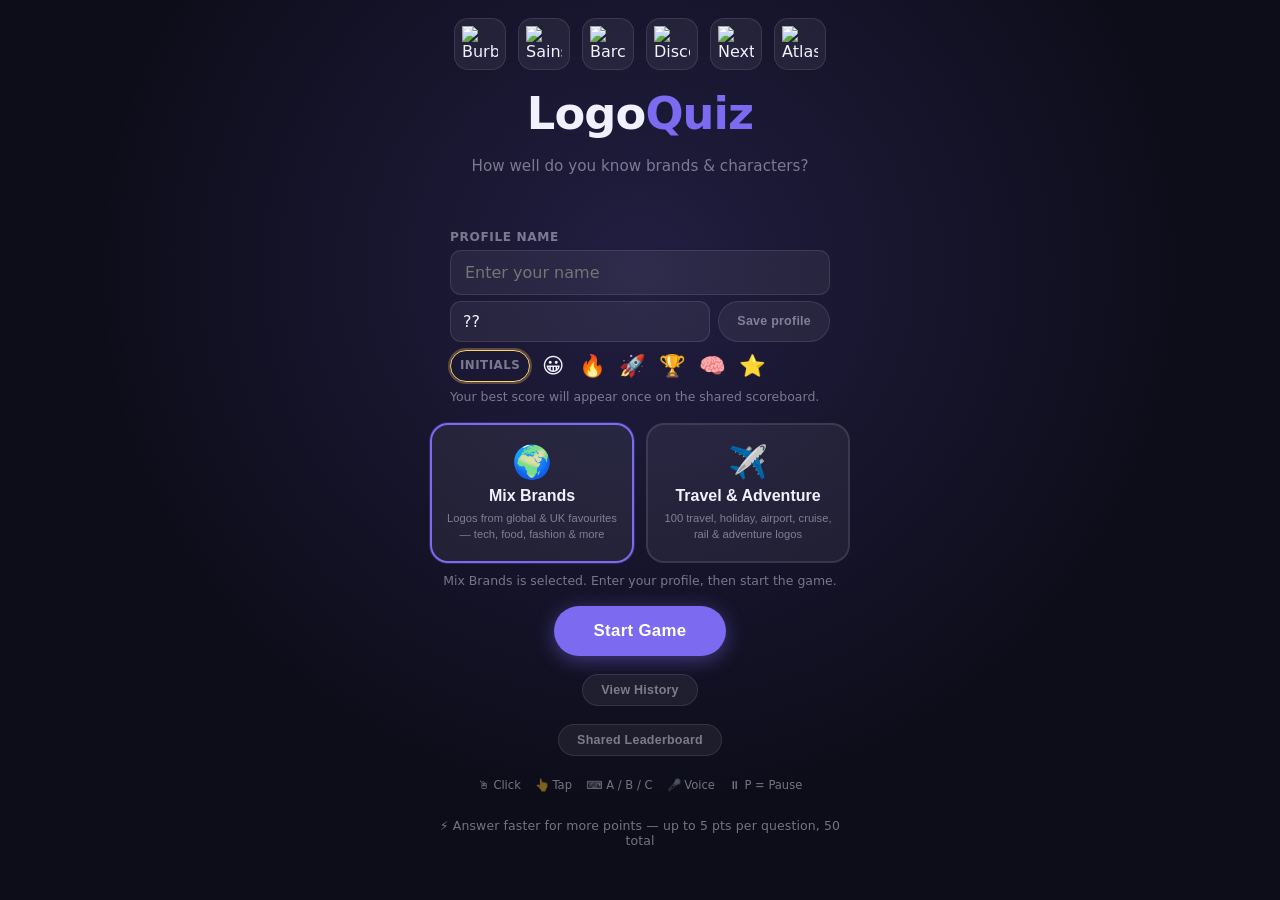
==== commit ce77f373: "feat: expand admin analytics and stabilise logos Co-authored-by: Cursor <cursoragent@cursor.com>" ====
--- a/index.html
+++ b/index.html
@@ -7,7 +7,7 @@
   <meta name="description" content="Logo Quiz — Brands &amp; Characters" />
   <title>Logo Quiz</title>
   <link rel="icon" type="image/svg+xml" href="favicon.svg" />
-  <link rel="stylesheet" href="style.css" />
+  <link rel="stylesheet" href="style.css?v=20260521-logo-asset-wait" />
 </head>
 <body>
 <div id="app">
@@ -213,6 +213,6 @@
 
 </div>
 <!-- Single ES-module entry point — no globals, no load-order dependencies -->
-<script type="module" src="src/main.js?v=20260521-travel-cache-fix"></script>
+<script type="module" src="src/main.js?v=20260521-logo-asset-wait"></script>
 </body>
 </html>
--- a/style.css
+++ b/style.css
@@ -949,15 +949,15 @@
 
 .avatar-presets {
   display: flex;
-  flex-wrap: wrap;
-  gap: 10px;
+  flex-wrap: nowrap;
+  gap: 7px;
   margin-top: 2px;
   align-items: center;
 }
 
 .avatar-choice {
-  min-width: 36px;
-  min-height: 36px;
+  min-width: 32px;
+  min-height: 32px;
   padding: 2px;
   border-radius: 999px;
   border: 1px solid transparent;
@@ -965,7 +965,7 @@
   color: var(--text);
   cursor: pointer;
   font: inherit;
-  font-size: 1.55rem;
+  font-size: 1.34rem;
   line-height: 1;
   transition: transform 0.15s var(--ease), box-shadow 0.15s, border-color 0.15s;
 }
@@ -975,7 +975,7 @@
 }
 
 .avatar-choice:first-child {
-  padding-inline: 12px;
+  padding-inline: 9px;
   border-color: var(--card-border);
   color: var(--text-muted);
   font-size: 0.74rem;
@@ -987,6 +987,23 @@
 .avatar-choice.is-active {
   border-color: var(--warning);
   box-shadow: 0 0 0 2px rgba(255,209,102,0.28);
+}
+
+.logo-fallback {
+  display: grid;
+  place-items: center;
+  width: 100%;
+  height: 100%;
+  padding: 8px;
+  color: var(--text);
+  text-align: center;
+  font-weight: 800;
+  line-height: 1.15;
+}
+
+.opt-logo-fallback {
+  font-size: clamp(0.64rem, 2.5vw, 0.82rem);
+  overflow-wrap: anywhere;
 }
 
 .name-help,
@@ -1388,6 +1405,76 @@
   font-size: 0.78rem;
 }
 
+.admin-controls {
+  display: grid;
+  grid-template-columns: 180px minmax(180px, 1fr) 120px;
+  gap: 12px;
+  align-items: end;
+}
+
+.admin-controls label {
+  display: grid;
+  gap: 6px;
+  color: var(--text-muted);
+  font-size: 0.72rem;
+  font-weight: 800;
+  letter-spacing: 0.06em;
+  text-transform: uppercase;
+}
+
+.admin-controls input,
+.admin-controls select {
+  width: 100%;
+  padding: 10px 12px;
+  border: 1px solid var(--card-border);
+  border-radius: var(--radius-sm);
+  background: var(--card);
+  color: var(--text);
+  font: inherit;
+  text-transform: none;
+  letter-spacing: normal;
+}
+
+.admin-tabs {
+  display: flex;
+  gap: 8px;
+  overflow-x: auto;
+  padding-bottom: 2px;
+}
+
+.admin-tab {
+  flex: 0 0 auto;
+  padding: 10px 14px;
+  border: 1px solid var(--card-border);
+  border-radius: 999px;
+  background: rgba(255,255,255,0.03);
+  color: var(--text-muted);
+  font-weight: 800;
+  cursor: pointer;
+}
+
+.admin-tab.is-active {
+  border-color: var(--primary);
+  color: var(--text);
+  box-shadow: 0 0 0 1px rgba(124,106,240,0.25);
+}
+
+.admin-panel-header {
+  display: flex;
+  justify-content: space-between;
+  gap: 16px;
+  align-items: flex-start;
+}
+
+.admin-pagination {
+  display: flex;
+  align-items: center;
+  gap: 10px;
+  color: var(--text-muted);
+  font-size: 0.78rem;
+  white-space: nowrap;
+}
+
 .admin-grid {
   display: grid;
   grid-template-columns: repeat(2, minmax(0, 1fr));
@@ -1420,6 +1507,16 @@
   text-transform: uppercase;
 }
 
+.admin-sort {
+  border: 0;
+  background: transparent;
+  color: inherit;
+  font: inherit;
+  letter-spacing: inherit;
+  text-transform: inherit;
+  cursor: pointer;
+}
+
 .admin-table td:first-child {
   display: flex;
   align-items: center;
@@ -1433,7 +1530,9 @@
 }
 
 @media (max-width: 760px) {
+  .admin-controls { grid-template-columns: 1fr; }
   .admin-grid { grid-template-columns: 1fr; }
   .admin-login-row,
-  .admin-header { flex-direction: column; }
-}
+  .admin-header,
+  .admin-panel-header { flex-direction: column; }
+}
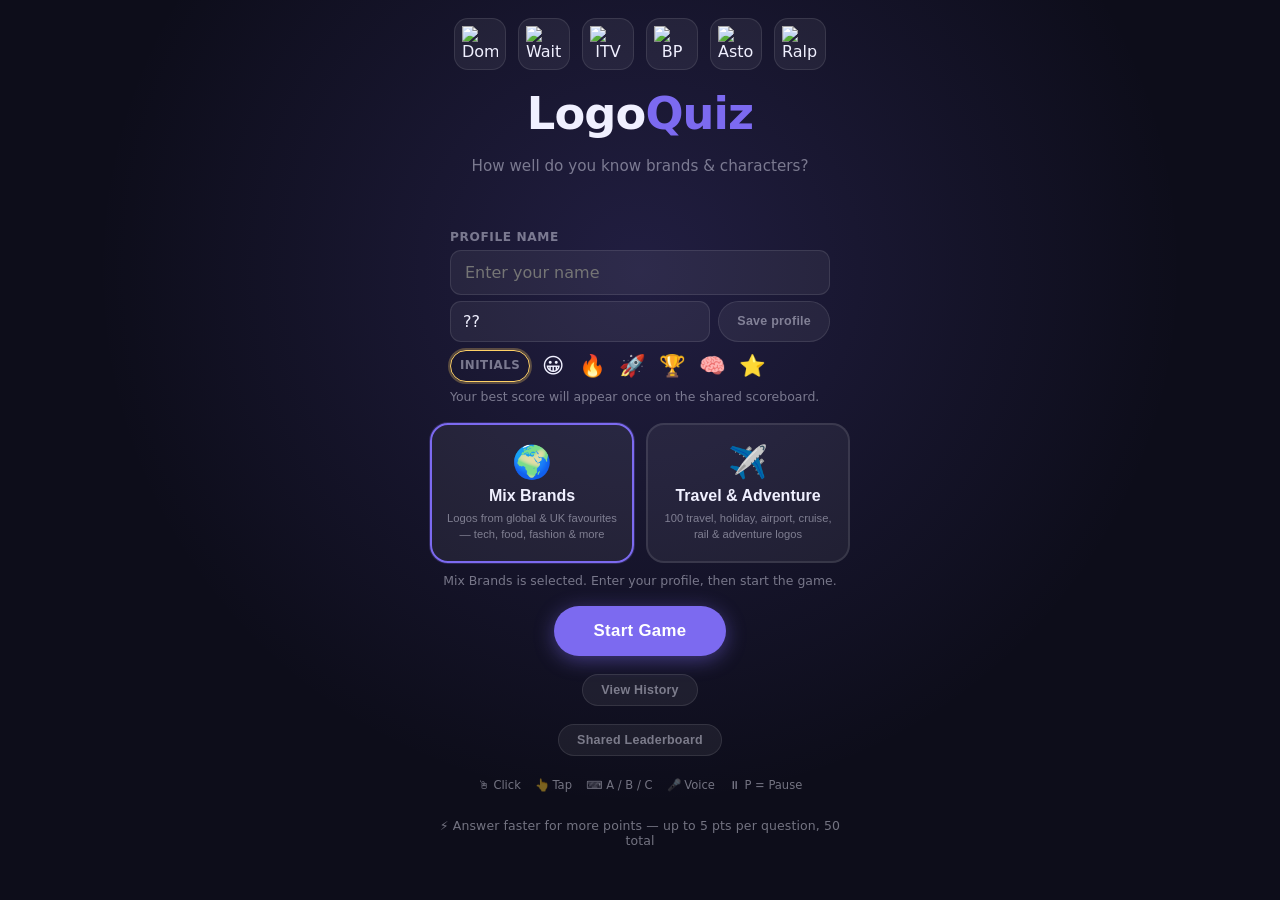
==== commit 2fc3651b: "feat: enable Supabase logo storage Co-authored-by: Cursor <cursoragent@cursor.com>" ====
--- a/index.html
+++ b/index.html
@@ -213,6 +213,6 @@
 
 </div>
 <!-- Single ES-module entry point — no globals, no load-order dependencies -->
-<script type="module" src="src/main.js?v=20260521-logo-asset-wait"></script>
+<script type="module" src="src/main.js?v=20260522-logo-storage-enabled"></script>
 </body>
 </html>
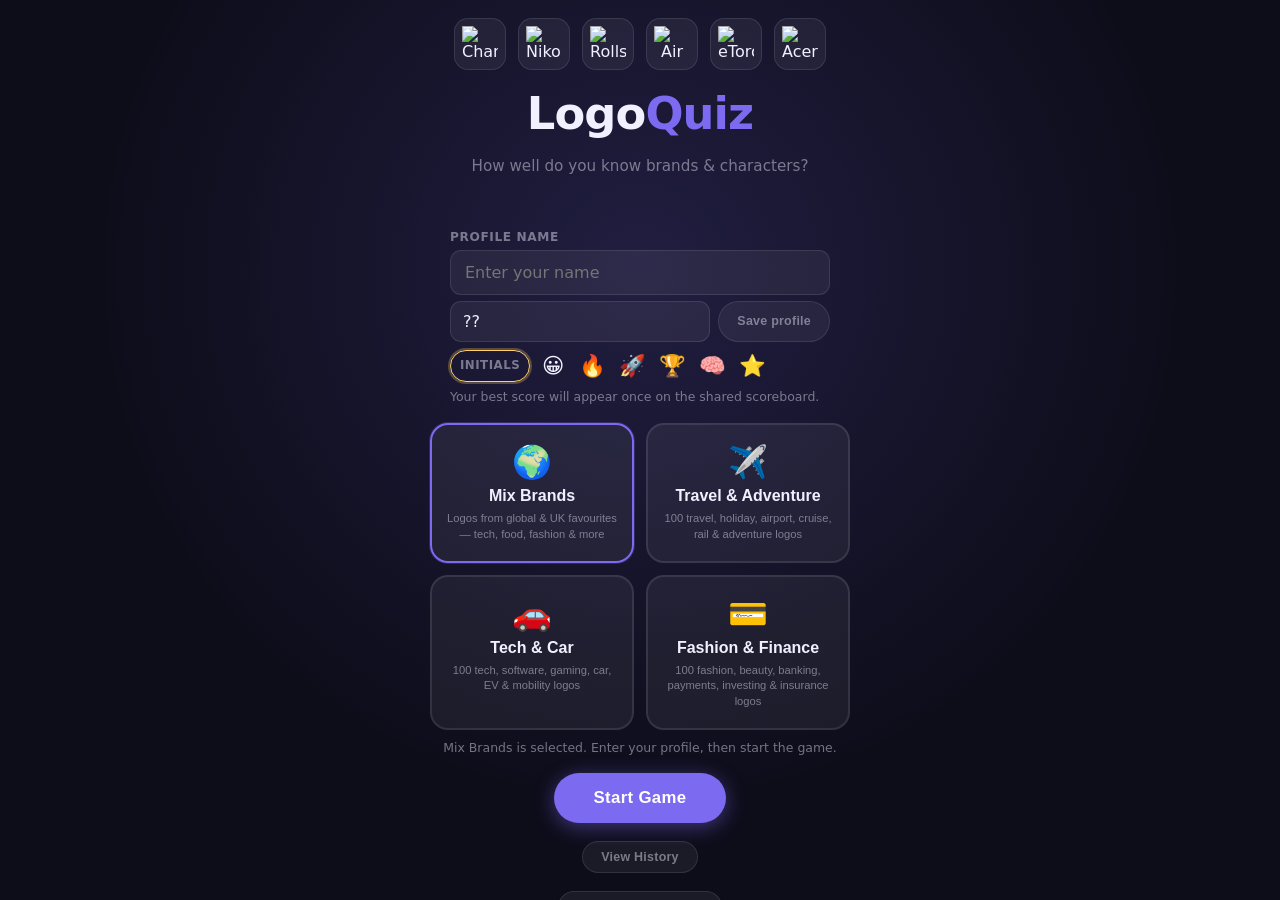
==== commit b51cac2a: "feat: add tech car and fashion finance packs Co-authored-by: Cursor <cursoragent@cursor.com>" ====
--- a/index.html
+++ b/index.html
@@ -7,7 +7,7 @@
   <meta name="description" content="Logo Quiz — Brands &amp; Characters" />
   <title>Logo Quiz</title>
   <link rel="icon" type="image/svg+xml" href="favicon.svg" />
-  <link rel="stylesheet" href="style.css?v=20260521-logo-asset-wait" />
+  <link rel="stylesheet" href="style.css?v=20260522-new-packs" />
 </head>
 <body>
 <div id="app">
@@ -54,6 +54,16 @@
           <span class="pack-icon">✈️</span>
           <span class="pack-name">Travel &amp; Adventure</span>
           <span class="pack-desc">100 travel, holiday, airport, cruise, rail &amp; adventure logos</span>
+        </button>
+        <button class="pack-card" id="btn-tech-car" type="button" aria-pressed="false">
+          <span class="pack-icon">🚗</span>
+          <span class="pack-name">Tech &amp; Car</span>
+          <span class="pack-desc">100 tech, software, gaming, car, EV &amp; mobility logos</span>
+        </button>
+        <button class="pack-card" id="btn-fashion-finance" type="button" aria-pressed="false">
+          <span class="pack-icon">💳</span>
+          <span class="pack-name">Fashion &amp; Finance</span>
+          <span class="pack-desc">100 fashion, beauty, banking, payments, investing &amp; insurance logos</span>
         </button>
       </div>
       <p class="selected-pack" id="selected-pack">Mix Brands is selected. Enter your profile, then start the game.</p>
@@ -213,6 +223,6 @@
 
 </div>
 <!-- Single ES-module entry point — no globals, no load-order dependencies -->
-<script type="module" src="src/main.js?v=20260522-logo-storage-enabled"></script>
+<script type="module" src="src/main.js?v=20260522-new-packs"></script>
 </body>
 </html>
--- a/style.css
+++ b/style.css
@@ -1023,7 +1023,7 @@
   grid-template-columns: repeat(2, minmax(0, 1fr));
   gap: 12px;
   width: 100%;
-  max-width: 520px;
+  max-width: 720px;
 }
 
 .pack-card {
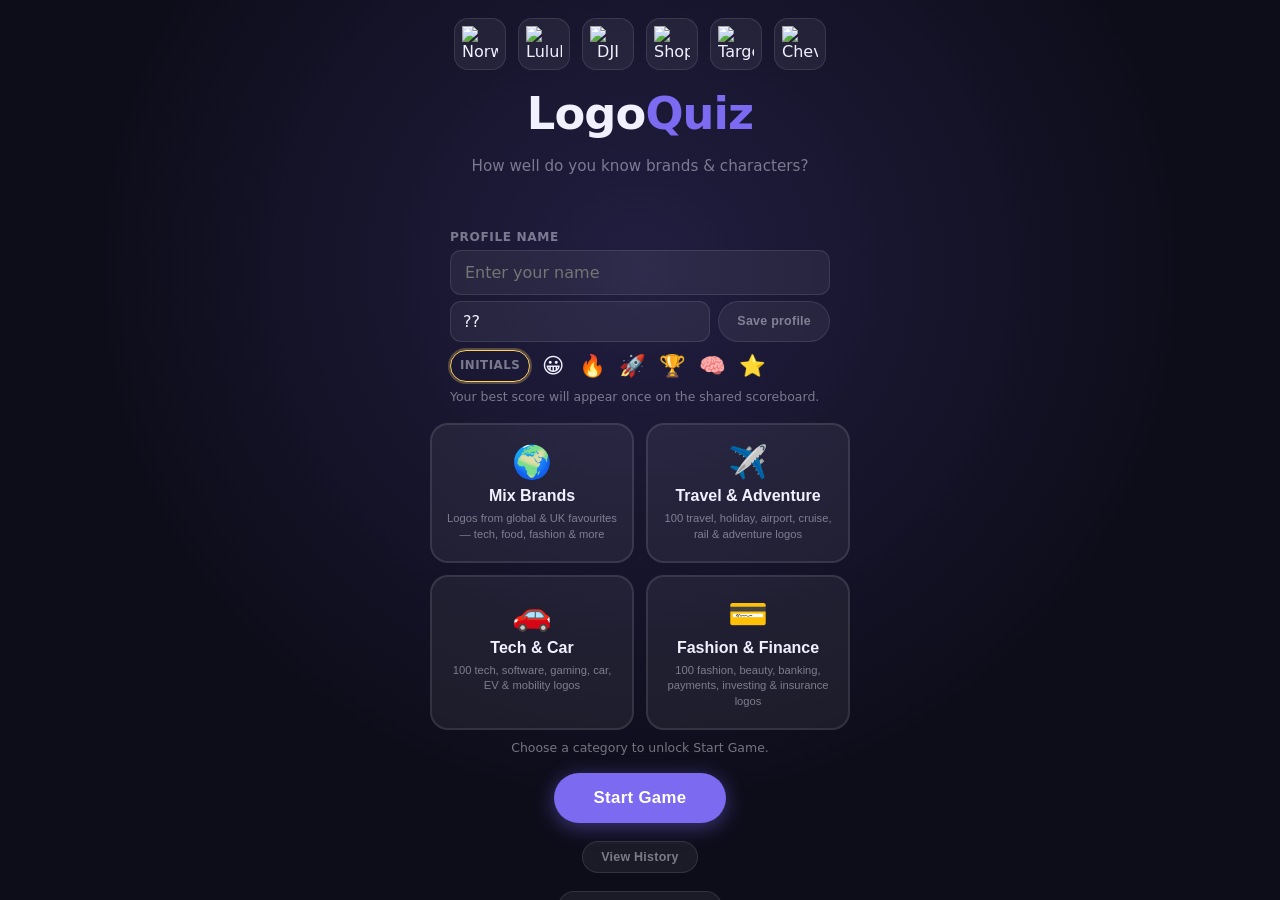
==== commit 392ff7e0: "feat: require category selection before play Co-authored-by: Cursor <cursoragent@cursor.com>" ====
--- a/index.html
+++ b/index.html
@@ -7,7 +7,7 @@
   <meta name="description" content="Logo Quiz — Brands &amp; Characters" />
   <title>Logo Quiz</title>
   <link rel="icon" type="image/svg+xml" href="favicon.svg" />
-  <link rel="stylesheet" href="style.css?v=20260522-new-packs" />
+  <link rel="stylesheet" href="style.css?v=20260522-category-required" />
 </head>
 <body>
 <div id="app">
@@ -45,7 +45,7 @@
 
       <!-- Pack selector -->
       <div class="pack-selector">
-        <button class="pack-card is-selected" id="btn-brands" type="button" aria-pressed="true">
+        <button class="pack-card" id="btn-brands" type="button" aria-pressed="false">
           <span class="pack-icon">🌍</span>
           <span class="pack-name">Mix Brands</span>
           <span class="pack-desc">Logos from global &amp; UK favourites — tech, food, fashion &amp; more</span>
@@ -66,8 +66,8 @@
           <span class="pack-desc">100 fashion, beauty, banking, payments, investing &amp; insurance logos</span>
         </button>
       </div>
-      <p class="selected-pack" id="selected-pack">Mix Brands is selected. Enter your profile, then start the game.</p>
-      <button class="btn btn-primary btn-xl" id="btn-start-game" type="button">Start Game</button>
+      <p class="selected-pack" id="selected-pack">Choose a category to unlock Start Game.</p>
+      <button class="btn btn-primary btn-xl" id="btn-start-game" type="button" disabled>Start Game</button>
 
       <button class="btn btn-ghost btn-sm" id="btn-history">View History</button>
       <button class="btn btn-ghost btn-sm" id="btn-leaderboard">Shared Leaderboard</button>
@@ -102,6 +102,7 @@
     <!-- HUD -->
     <div class="hud">
       <span class="q-counter" id="q-counter">Q 1 / 10</span>
+      <span class="hud-pack" id="hud-pack-label" aria-live="polite">Choose category</span>
 
       <div class="hud-score">
         <div class="score-value" id="score-display">0</div>
@@ -223,6 +224,6 @@
 
 </div>
 <!-- Single ES-module entry point — no globals, no load-order dependencies -->
-<script type="module" src="src/main.js?v=20260522-new-packs"></script>
+<script type="module" src="src/main.js?v=20260522-category-required"></script>
 </body>
 </html>
--- a/style.css
+++ b/style.css
@@ -229,6 +229,23 @@
   letter-spacing: 0.05em;
 }
 
+.hud-pack {
+  max-width: min(36vw, 240px);
+  padding: 7px 12px;
+  border: 1px solid rgba(124,106,240,0.5);
+  border-radius: 999px;
+  background: linear-gradient(135deg, rgba(124,106,240,0.28), rgba(0,224,255,0.12));
+  color: var(--text);
+  font-size: 0.82rem;
+  font-weight: 800;
+  line-height: 1;
+  text-align: center;
+  white-space: nowrap;
+  overflow: hidden;
+  text-overflow: ellipsis;
+  box-shadow: 0 8px 22px rgba(124,106,240,0.16);
+}
+
 .hud-score {
   display: flex;
   flex-direction: column;
@@ -1232,6 +1249,10 @@
 /* ──────────────────────────────────────────────────────────────────────── */
 @media (max-width: 380px) {
   .game-title { font-size: 2.2rem; }
+  .hud { gap: 6px; padding-inline: 10px; }
+  .q-counter { font-size: 0.68rem; }
+  .hud-pack { max-width: 34vw; padding: 6px 8px; font-size: 0.68rem; }
+  .score-value { font-size: 1.25rem; }
   .pack-selector { grid-template-columns: 1fr; }
   .options-logo .option-card { width: calc(33.333% - 6px); min-width: 86px; }
   .br-row { grid-template-columns: 24px 24px 1fr 20px 38px 28px; gap: 5px; padding: 8px 10px; }
@@ -1254,6 +1275,7 @@
 
 @media (max-height: 720px) {
   .hud { padding: 10px 14px 8px; }
+  .hud-pack { max-width: 32vw; padding: 6px 9px; font-size: 0.72rem; }
   .question-stage { gap: 7px; padding: 10px 12px 12px; }
   .prompt { min-height: 82px; }
   .prompt-logo { width: min(92px, 28vw); height: min(92px, 28vw); }
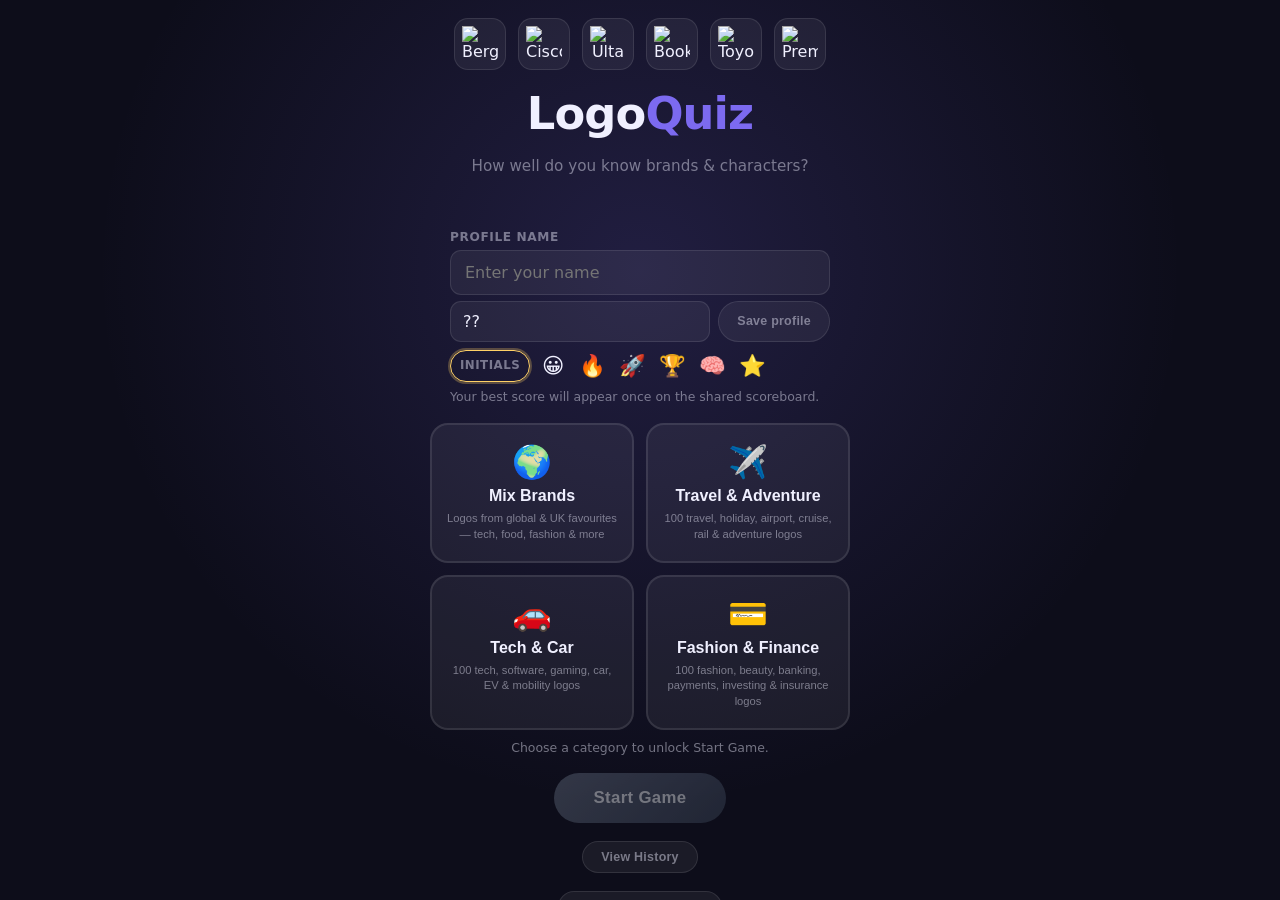
==== commit 3ff0fbde: "fix: refresh disabled start button styles Co-authored-by: Cursor <cursoragent@cursor.com>" ====
--- a/index.html
+++ b/index.html
@@ -7,7 +7,7 @@
   <meta name="description" content="Logo Quiz — Brands &amp; Characters" />
   <title>Logo Quiz</title>
   <link rel="icon" type="image/svg+xml" href="favicon.svg" />
-  <link rel="stylesheet" href="style.css?v=20260522-category-required" />
+  <link rel="stylesheet" href="style.css?v=20260522-grey-start-disabled" />
 </head>
 <body>
 <div id="app">
--- a/style.css
+++ b/style.css
@@ -97,6 +97,22 @@
 }
 .btn-primary:hover { box-shadow: 0 6px 28px rgba(124,106,240,0.6); }
 
+.btn:disabled {
+  cursor: not-allowed;
+  transform: none;
+  opacity: 0.62;
+}
+
+.btn-primary:disabled {
+  background: linear-gradient(135deg, rgba(148,163,184,0.45), rgba(71,85,105,0.55));
+  color: rgba(255,255,255,0.62);
+  box-shadow: none;
+}
+
+.btn-primary:disabled:hover {
+  box-shadow: none;
+}
+
 .btn-ghost {
   background: var(--card);
   color: var(--text-muted);
